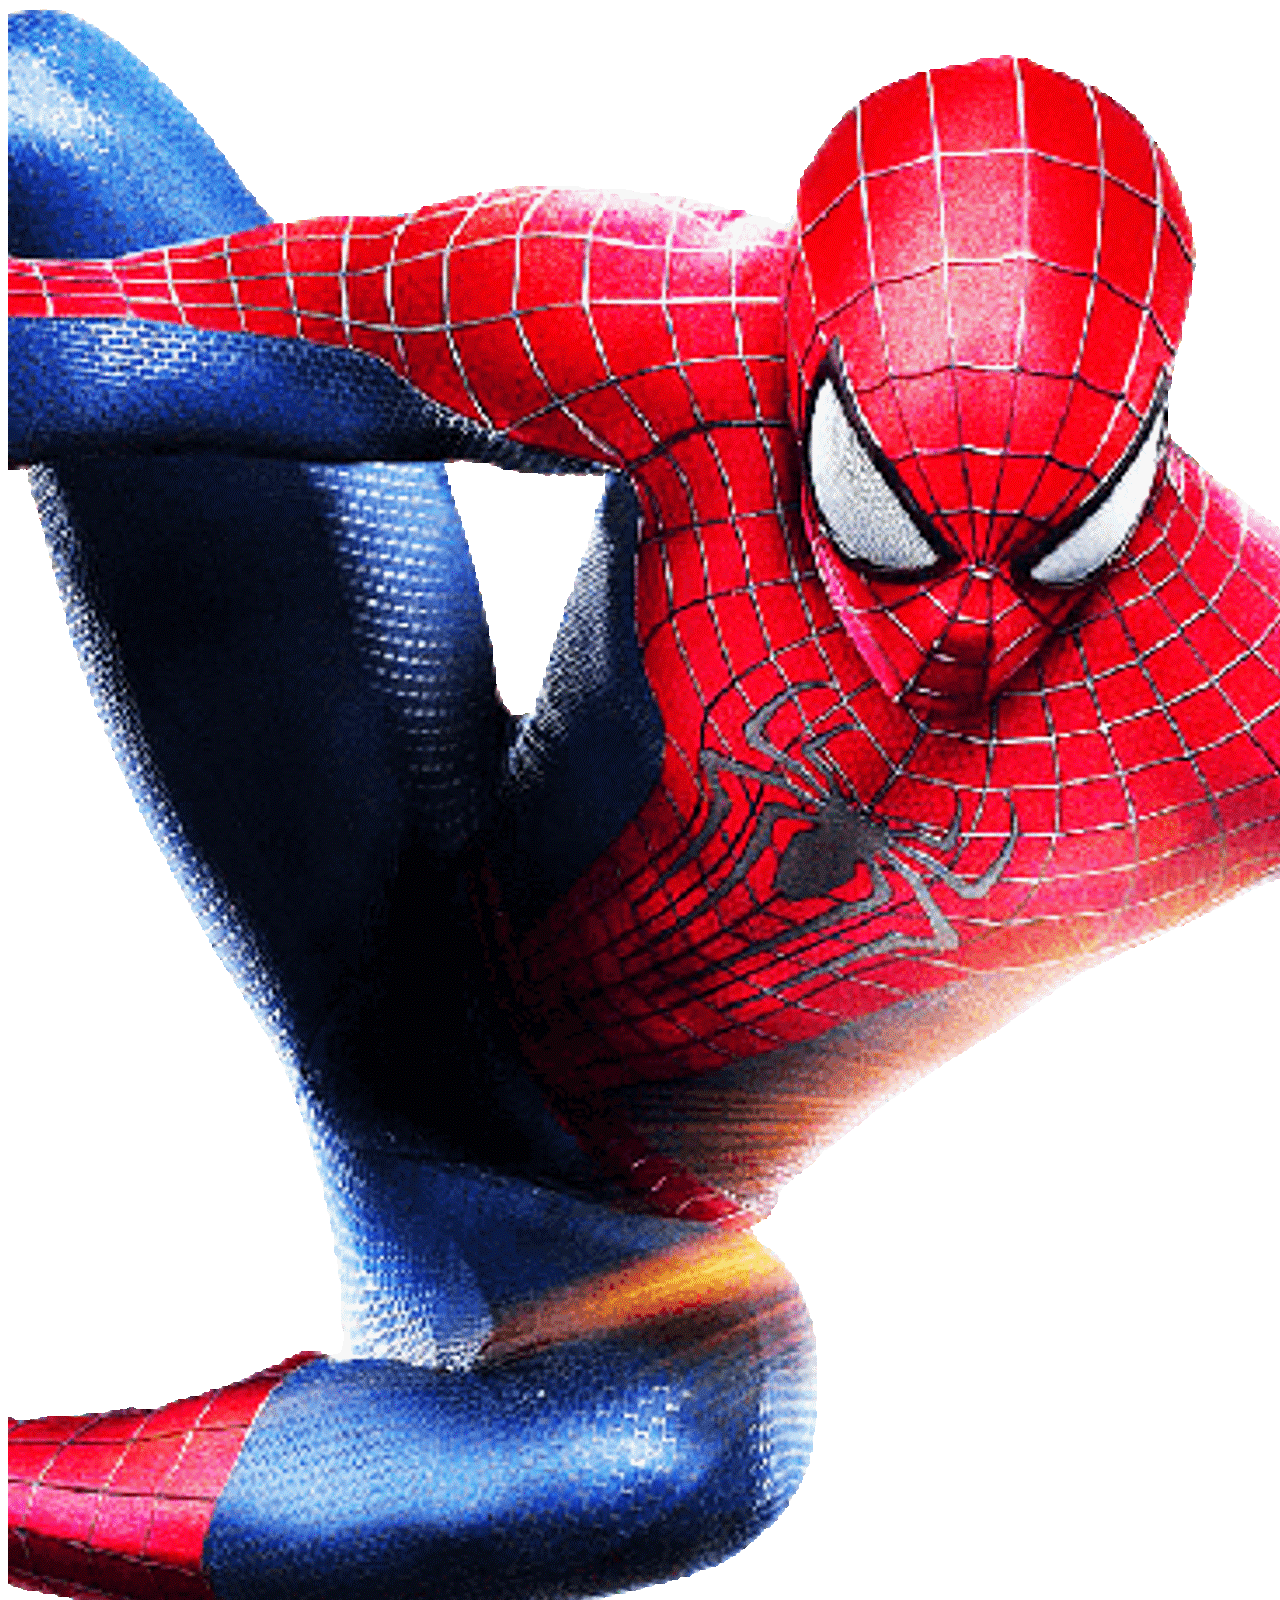
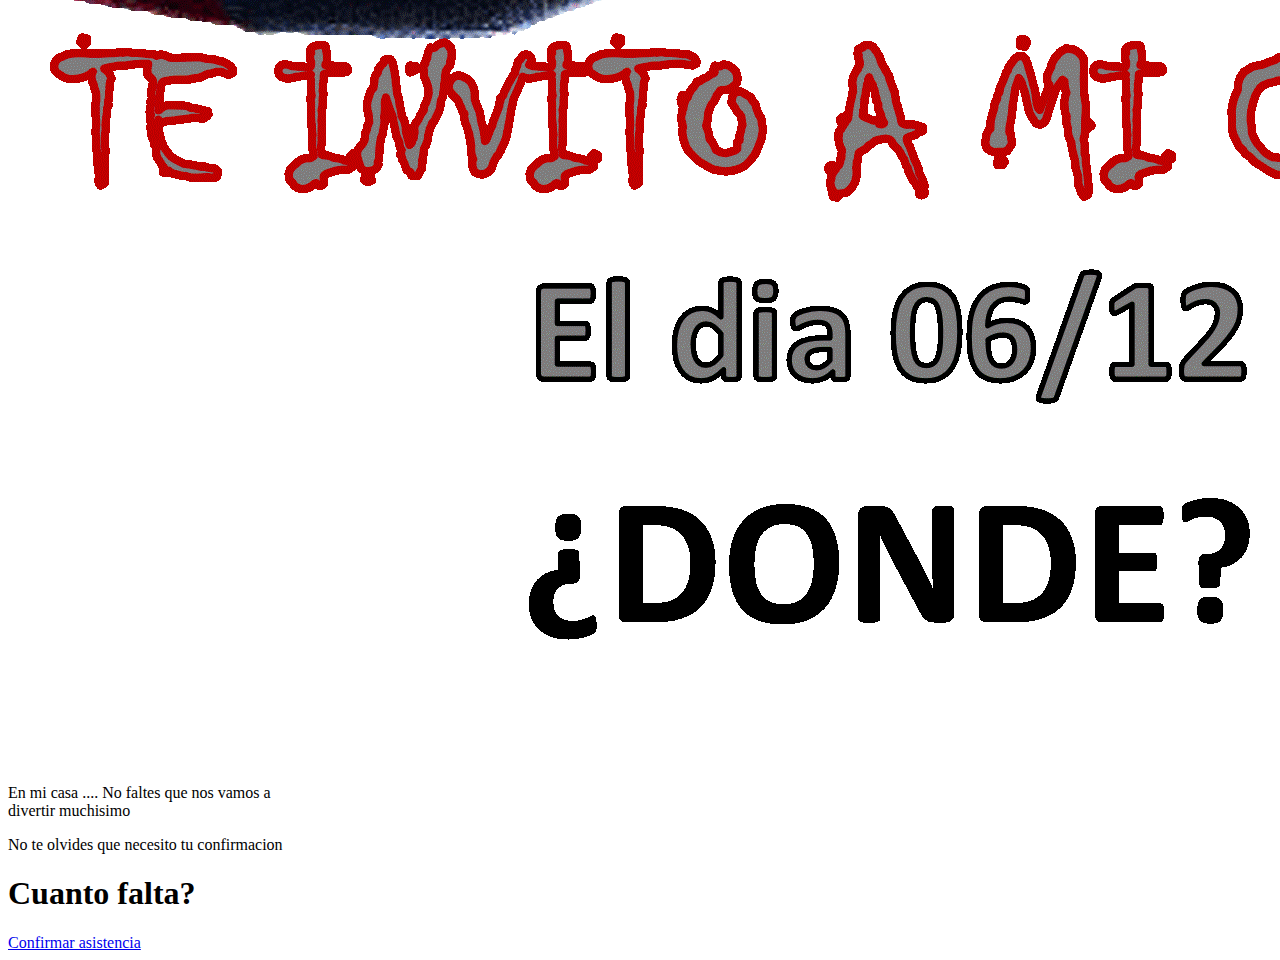
==== index.html @ bb4547d8 "Inicio invitacion" ====
<!doctype html>
<html lang="en">
  <head>
    <meta charset="utf-8">
    <meta name="viewport" content="width=device-width, initial-scale=1">
    <title>Invitacion</title>
    <link href="https://cdn.jsdelivr.net/npm/bootstrap@5.2.0/dist/css/bootstrap.min.css" rel="stylesheet" integrity="sha384-gH2yIJqKdNHPEq0n4Mqa/HGKIhSkIHeL5AyhkYV8i59U5AR6csBvApHHNl/vI1Bx" crossorigin="anonymous">
    <link rel="stylesheet" href="estilo.css">
</head>
  <body >
    <div class="container-fluid">
        <div class="row">
            <div class="col">
                <div class="card" style="width: 18rem;">
                    <img src="img/Imagen3.gif" class="card-img-top" alt="...">
                    <div class="card-body">
              
                        En mi casa .... 
                        No faltes que nos vamos a divertir muchisimo
                      </p>
                      <p class="card-text">No te olvides que necesito tu confirmacion
                      </p>
                      
                    </div>
                  </div>
                    <h1>Cuanto falta?</h1>      
                    <p id="demo"></p>
                    <a href="confirmar.html" class="btn btn-primary">Confirmar asistencia</a>
                <script>
                  var deadline = new Date("Sep 15, 2022 00:00:00").getTime();
                    var x = setInterval(function() {
                    var now = new Date().getTime();
                    var t = deadline - now;
                    var days = Math.floor(t / (1000 * 60 * 60 * 24));
                    var hours = Math.floor((t%(1000 * 60 * 60 * 24))/(1000 * 60 * 60));
                    var minutes = Math.floor((t % (1000 * 60 * 60)) / (1000 * 60));
                    var seconds = Math.floor((t % (1000 * 60)) / 1000);
                    document.getElementById("demo").innerHTML = days + "dias," 
                    + hours + "horas," + minutes + "minutos," + seconds + "seg";
                        if (t < 0) {
                            clearInterval(x);
                            document.getElementById("demo").innerHTML = "EXPIRED";
                        }
                    }, 1000);
                </script>
            </div>
        </div>
    </div>
    

    <script src="https://cdn.jsdelivr.net/npm/bootstrap@5.2.0/dist/js/bootstrap.bundle.min.js" integrity="sha384-A3rJD856KowSb7dwlZdYEkO39Gagi7vIsF0jrRAoQmDKKtQBHUuLZ9AsSv4jD4Xa" crossorigin="anonymous"></script>
    <script src="https://cdn.jsdelivr.net/npm/@popperjs/core@2.11.5/dist/umd/popper.min.js" integrity="sha384-Xe+8cL9oJa6tN/veChSP7q+mnSPaj5Bcu9mPX5F5xIGE0DVittaqT5lorf0EI7Vk" crossorigin="anonymous"></script>
<script src="https://cdn.jsdelivr.net/npm/bootstrap@5.2.0/dist/js/bootstrap.min.js" integrity="sha384-ODmDIVzN+pFdexxHEHFBQH3/9/vQ9uori45z4JjnFsRydbmQbmL5t1tQ0culUzyK" crossorigin="anonymous"></script>
</body>
</html>
---- estilo.css ----
.campo{
    background-color: blue;
    text-align: center;
    font-size: 25px;
}
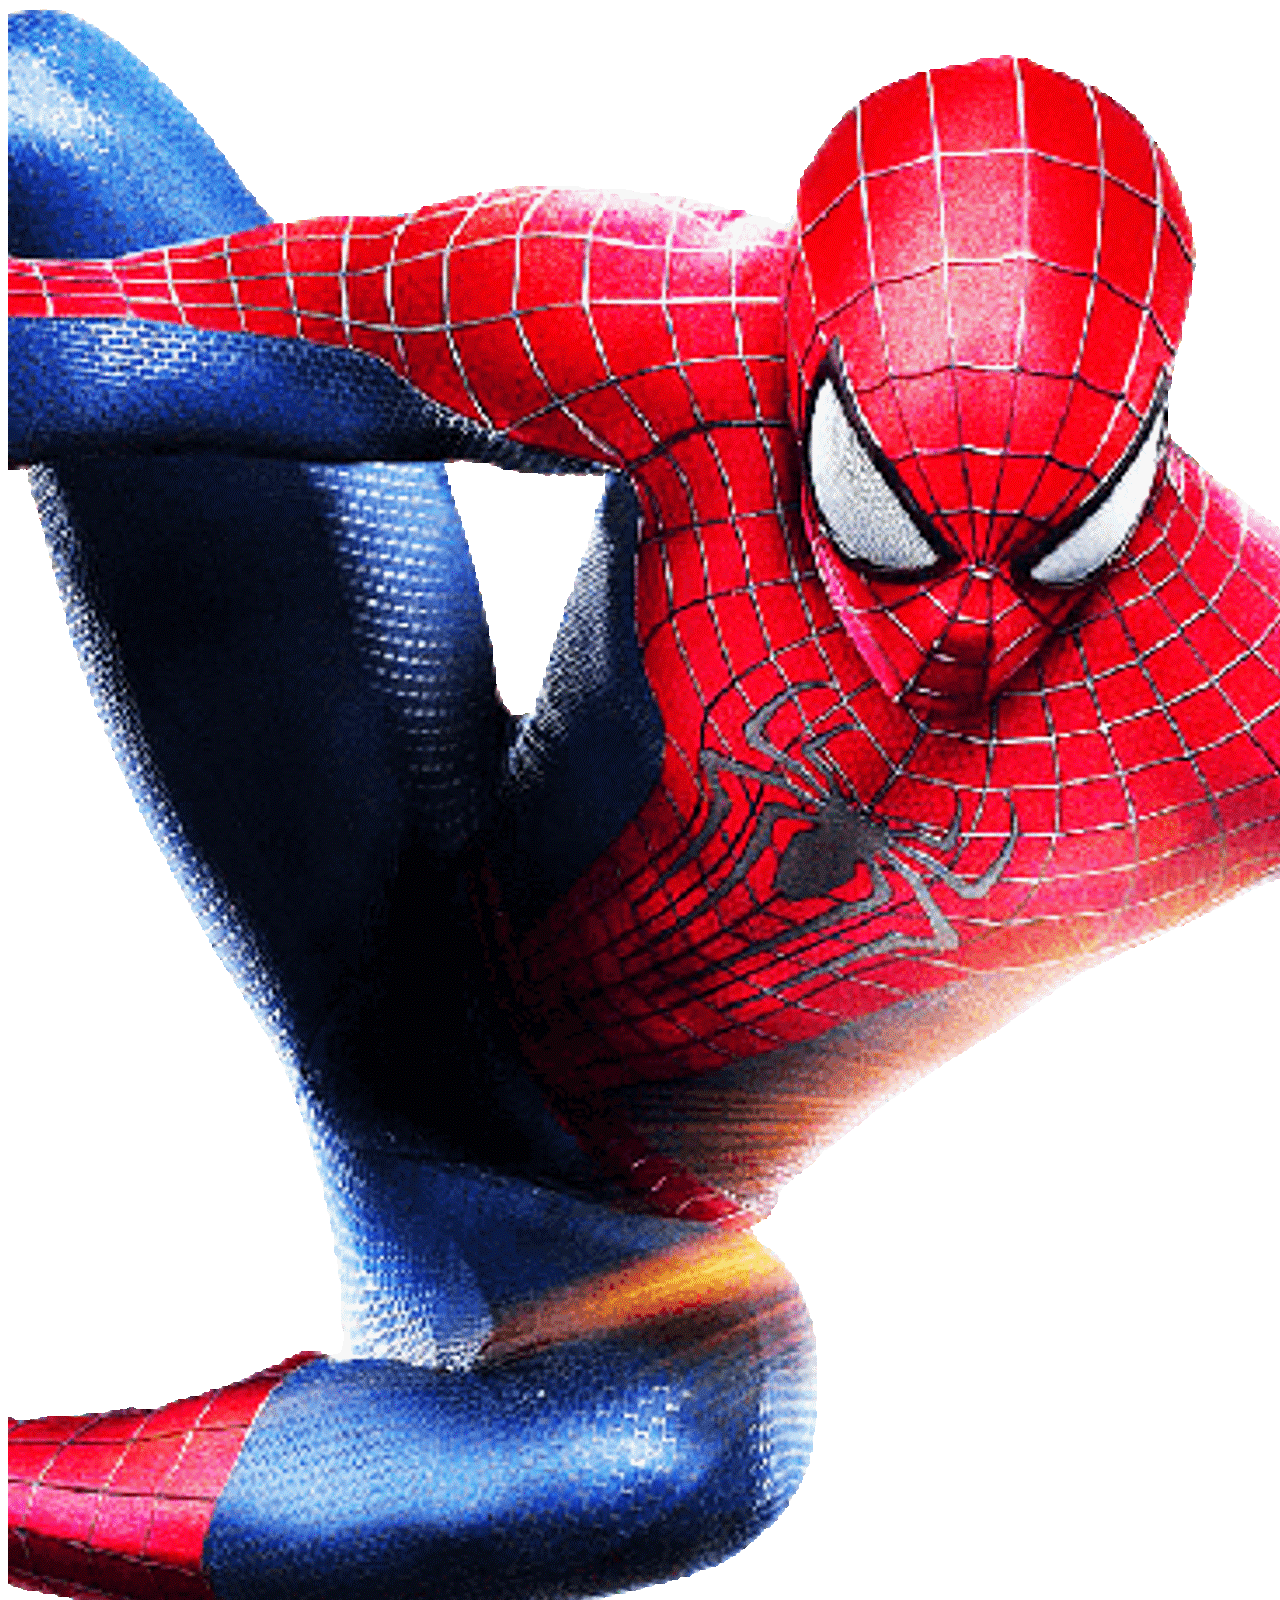
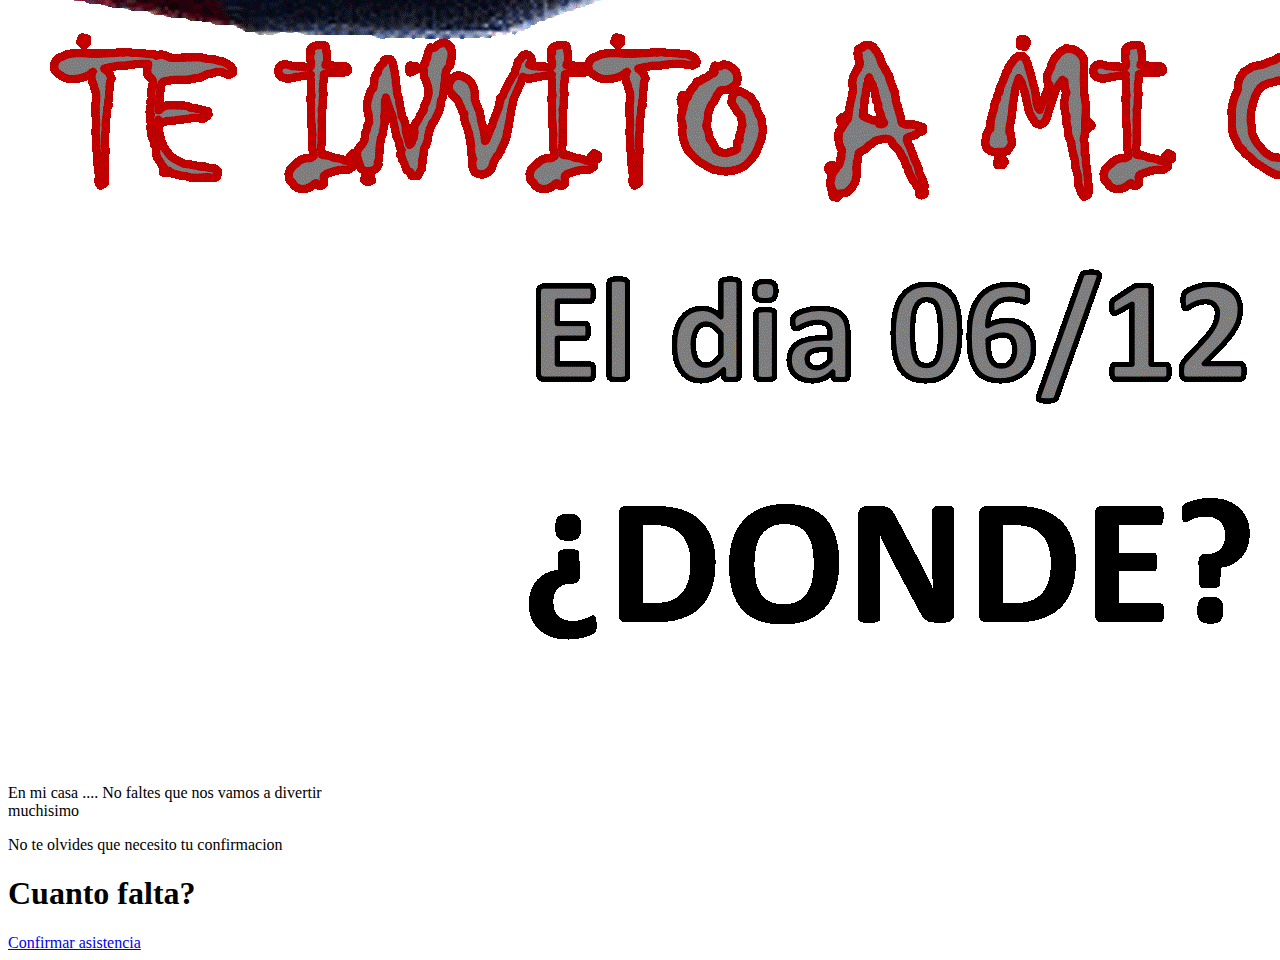
==== commit 3b367724: "Cambio tamano imagen" ====
--- a/index.html
+++ b/index.html
@@ -11,7 +11,7 @@
     <div class="container-fluid">
         <div class="row">
             <div class="col">
-                <div class="card" style="width: 18rem;">
+                <div class="card" style="width: 20rem;">
                     <img src="img/Imagen3.gif" class="card-img-top" alt="...">
                     <div class="card-body">
               
@@ -27,7 +27,7 @@
                     <p id="demo"></p>
                     <a href="confirmar.html" class="btn btn-primary">Confirmar asistencia</a>
                 <script>
-                  var deadline = new Date("Sep 15, 2022 00:00:00").getTime();
+                  var deadline = new Date("Sep 20, 2022 00:00:00").getTime();
                     var x = setInterval(function() {
                     var now = new Date().getTime();
                     var t = deadline - now;
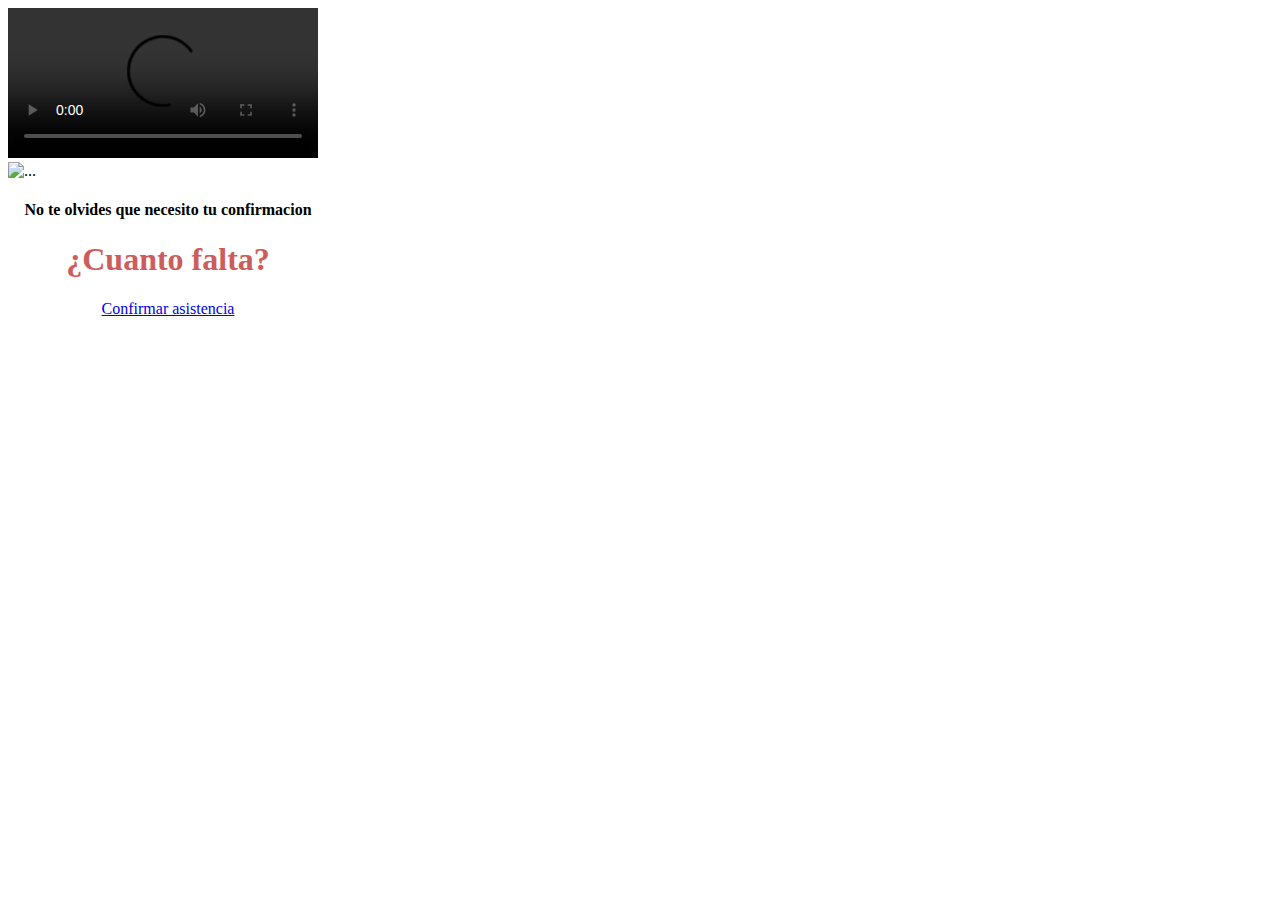
==== commit 50bd2d2b: "Agregar video" ====
--- a/index.html
+++ b/index.html
@@ -9,23 +9,30 @@
 </head>
   <body >
     <div class="container-fluid">
-        <div class="row">
+        <div class="row" >
+          <div class="col">
+          <video width="310rem" autoplay loop controls>
+            <source src="img/pro.webm" type="video/webm" >
+          </video>
+        </div>
+        </div>
+          <div class="row">
             <div class="col">
+              
                 <div class="card" style="width: 20rem;">
-                    <img src="img/Imagen3.gif" class="card-img-top" alt="...">
+                    <!--<img src="img/Imagen3.gif" class="card-img-top" alt="...">-->
+                    <img src="img/Imagen3.JPG" class="card-img-top" alt="...">
                     <div class="card-body">
-              
-                        En mi casa .... 
-                        No faltes que nos vamos a divertir muchisimo
+                      
+                      
+                      <h4 class="card-text" style="text-align: center;">No te olvides que necesito tu confirmacion
+                      </h4>
+                      <h1 style="text-align: center; color:#CD5C5C;"">¿Cuanto falta?</h1>      
+                      <h5 id="demo" style="text-align: center; color:blue;"></h5>
+                      <p style="text-align: center;"><a href="confirmar.html" class="btn btn-primary">Confirmar asistencia</a>
                       </p>
-                      <p class="card-text">No te olvides que necesito tu confirmacion
-                      </p>
-                      
                     </div>
-                  </div>
-                    <h1>Cuanto falta?</h1>      
-                    <p id="demo"></p>
-                    <a href="confirmar.html" class="btn btn-primary">Confirmar asistencia</a>
+                  </div>    
                 <script>
                   var deadline = new Date("Sep 20, 2022 00:00:00").getTime();
                     var x = setInterval(function() {
@@ -43,6 +50,7 @@
                         }
                     }, 1000);
                 </script>
+              
             </div>
         </div>
     </div>
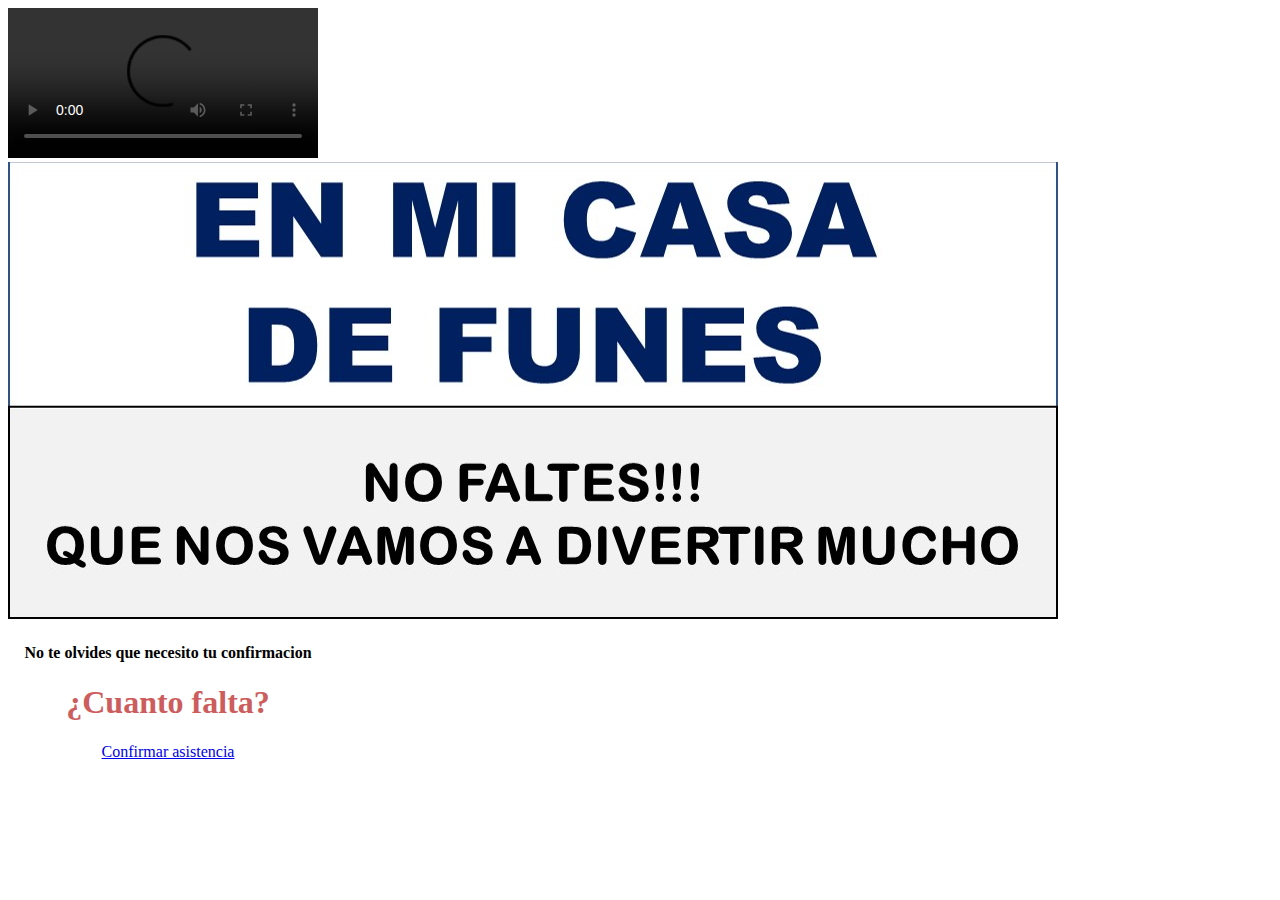
==== commit 124e4778: "Modificacion imagen" ====
--- a/index.html
+++ b/index.html
@@ -21,7 +21,7 @@
               
                 <div class="card" style="width: 20rem;">
                     <!--<img src="img/Imagen3.gif" class="card-img-top" alt="...">-->
-                    <img src="img/Imagen3.JPG" class="card-img-top" alt="...">
+                    <img src="img/Imagen3.jpg" class="card-img-top" alt="...">
                     <div class="card-body">
                       
                       
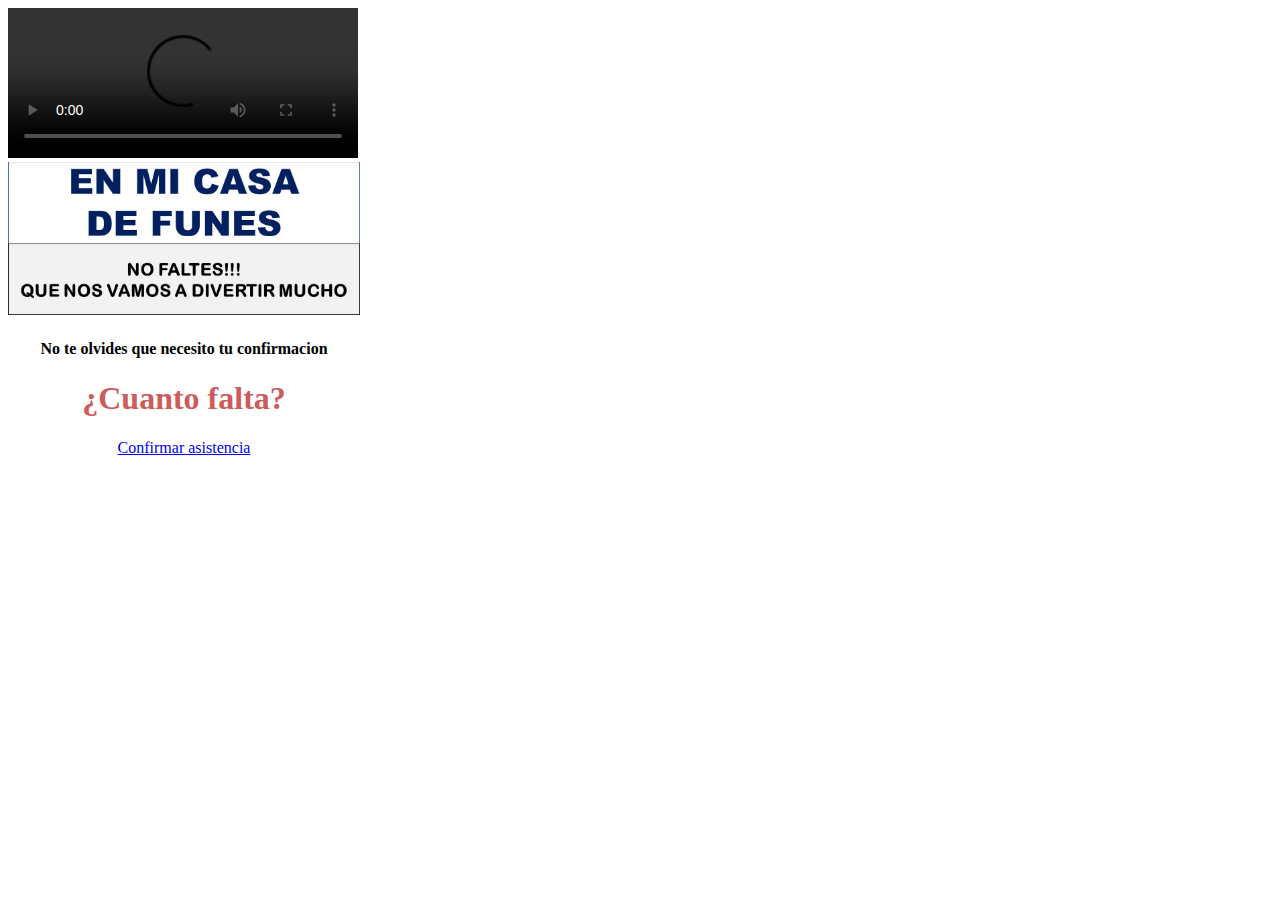
==== commit abcc9b97: "Modificacion confirmar" ====
--- a/index.html
+++ b/index.html
@@ -11,7 +11,7 @@
     <div class="container-fluid">
         <div class="row" >
           <div class="col">
-          <video width="310rem" autoplay loop controls>
+          <video width="350rem" autoplay loop controls>
             <source src="img/pro.webm" type="video/webm" >
           </video>
         </div>
@@ -19,9 +19,9 @@
           <div class="row">
             <div class="col">
               
-                <div class="card" style="width: 20rem;">
+                <div class="card" style="width: 22rem;">
                     <!--<img src="img/Imagen3.gif" class="card-img-top" alt="...">-->
-                    <img src="img/Imagen3.jpg" class="card-img-top" alt="...">
+                    <img src="img/Imagen3.jpg" class="card-img-top" alt="..." style="width: 22rem;">
                     <div class="card-body">
                       
                       
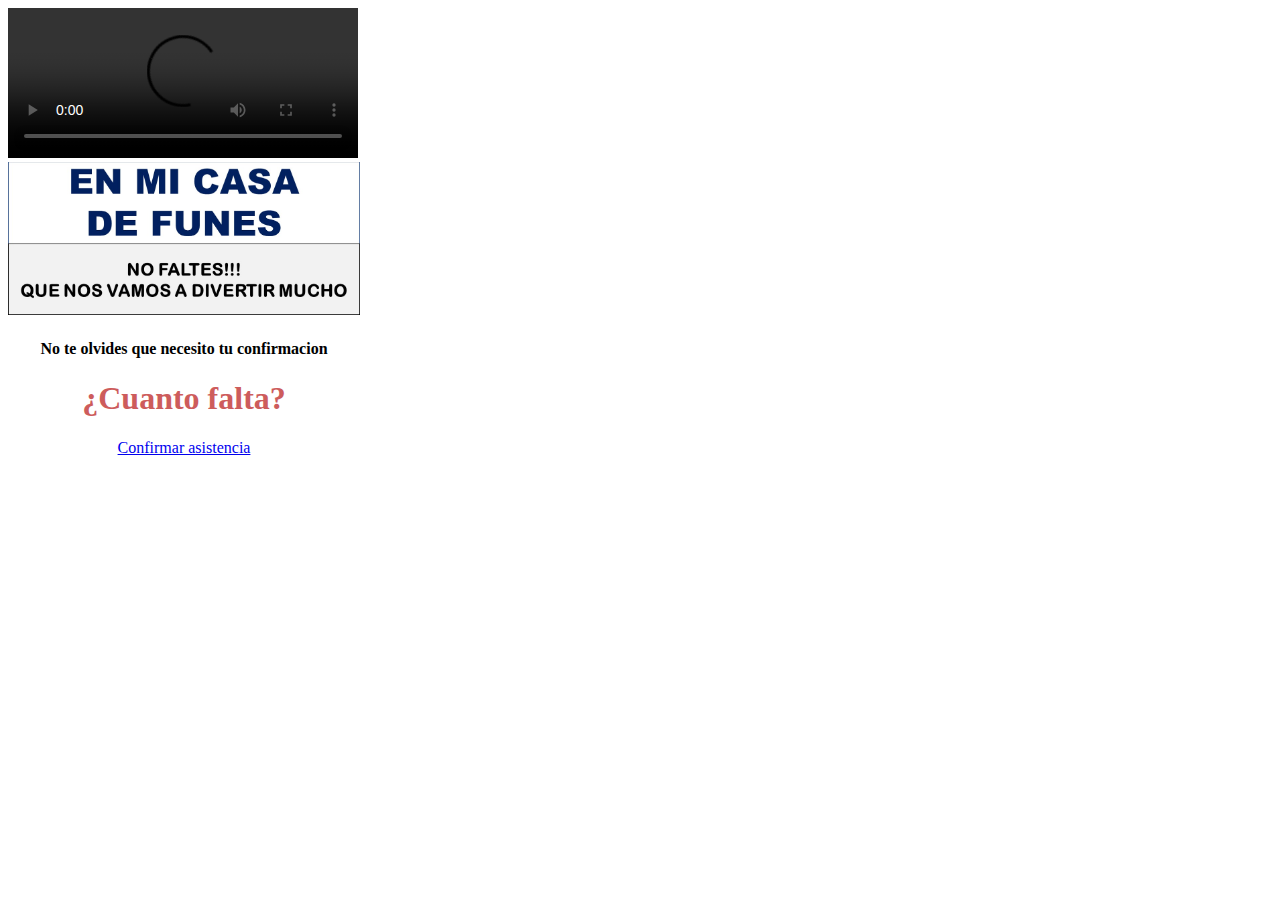
==== commit b03f00e8: "el icono" ====
--- a/index.html
+++ b/index.html
@@ -6,6 +6,7 @@
     <title>Invitacion</title>
     <link href="https://cdn.jsdelivr.net/npm/bootstrap@5.2.0/dist/css/bootstrap.min.css" rel="stylesheet" integrity="sha384-gH2yIJqKdNHPEq0n4Mqa/HGKIhSkIHeL5AyhkYV8i59U5AR6csBvApHHNl/vI1Bx" crossorigin="anonymous">
     <link rel="stylesheet" href="estilo.css">
+    <link rel="icon" href="img/favicon.png">
 </head>
   <body >
     <div class="container-fluid">
